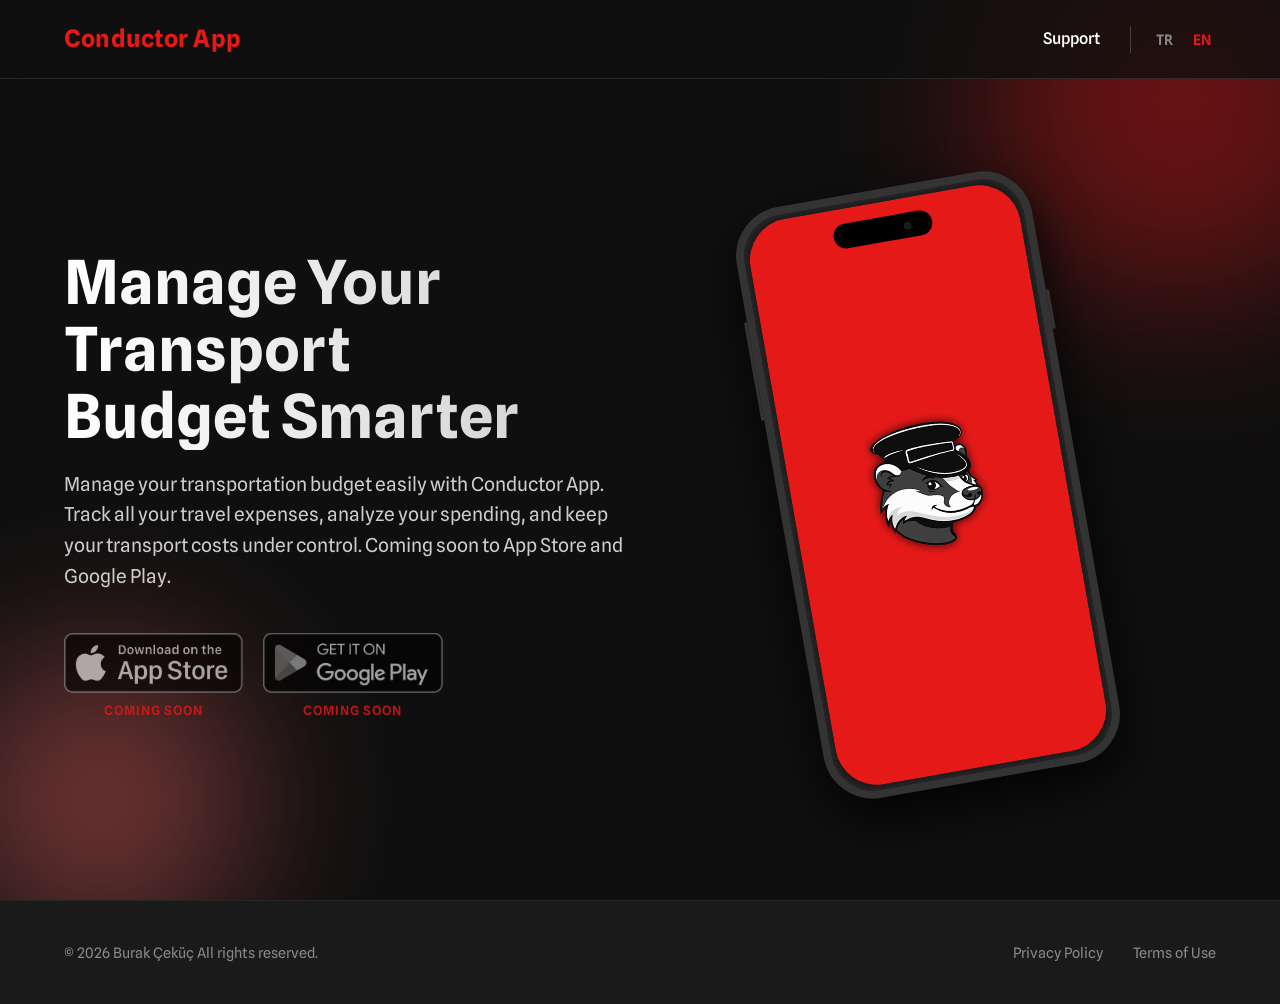
==== ConductorApp/index.html @ 147114c2 "Uygulama landing page oluşturuldu." ====
<!DOCTYPE html>
<html lang="en">

<head>
    <meta charset="UTF-8">
    <meta name="viewport" content="width=device-width, initial-scale=1.0">
    <title>Conductor App</title>
    <link rel="preconnect" href="https://fonts.googleapis.com">
    <link rel="preconnect" href="https://fonts.gstatic.com" crossorigin>
    <link href="https://fonts.googleapis.com/css2?family=Spline+Sans:wght@300;400;500;600;700&display=swap"
        rel="stylesheet">
    <link rel="stylesheet" href="style.css">
</head>

<body>

    <!-- Header -->
    <header>
        <div class="logo" id="app-name">Conductor App</div>
        <div class="nav-container">
            <nav>
                <ul>
                    <li><a href="https://burakcekuc.com/ConductorApp/support/" id="nav-support">Destek</a></li>
                </ul>
            </nav>
            <div class="lang-switcher">
                <button class="lang-btn" data-lang="tr">TR</button>
                <button class="lang-btn active" data-lang="en">EN</button>
            </div>
        </div>
    </header>

    <!-- Main Content -->
    <main>
        <section class="hero">
            <div class="blob blob-1"></div>
            <div class="blob blob-2"></div>

            <div class="hero-content">
                <h1 id="hero-title">Ulaşım Bütçeni Akıllıca Yönet</h1>
                <p id="hero-desc">Kondüktör App ile ulaşım bütçeni kolayca yönet. Tüm yolculuk masraflarını takip et,
                    harcamalarını analiz et ve ulaşım giderlerini kontrol altında tut. Çok yakında App Store ve Google
                    Play'de.</p>

                <div class="store-buttons">
                    <div class="store-btn-container">
                        <img src="img/app_store_tr.png" alt="App Store" class="store-btn" id="btn-appstore">
                        <span class="coming-soon-badge">Çok Yakında</span>
                    </div>
                    <div class="store-btn-container">
                        <img src="img/google_play_tr.png" alt="Google Play" class="store-btn" id="btn-googleplay">
                        <span class="coming-soon-badge">Çok Yakında</span>
                    </div>
                </div>
            </div>

            <div class="hero-visual">
                <div class="phone-mockup">
                    <div class="phone-screen">
                        <div class="notch"></div>
                        <img src="img/splash.png" alt="App Splash Screen" class="app-screenshot">
                    </div>
                </div>
            </div>
        </section>
    </main>

    <!-- Footer -->
    <footer>
        <div class="footer-left">
            <p id="copyright">© 2026 Burak Çeküç Tüm hakları saklıdır.</p>
        </div>
        <div class="footer-right">
            <div class="footer-links">
                <a href="https://burakcekuc.com/ConductorApp/privacy/" id="link-privacy">Gizlilik Politikası</a>
                <a href="https://burakcekuc.com/ConductorApp/terms-of-use/" id="link-terms">Kullanım Koşulları</a>
            </div>
        </div>
    </footer>

    <script src="script.js"></script>
</body>

</html>
---- ConductorApp/style.css ----
:root {
    --primary-color: #e61919;
    --text-color: #ffffff;
    --bg-color: #0f0f0f;
    --secondary-bg: #1a1a1a;
    --accent-glow: rgba(230, 25, 25, 0.3);
}

* {
    margin: 0;
    padding: 0;
    box-sizing: border-box;
}

body {
    font-family: 'Spline Sans', sans-serif;
    background-color: var(--bg-color);
    color: var(--text-color);
    overflow-x: hidden;
    line-height: 1.6;
}

/* Header */
header {
    position: fixed;
    top: 0;
    width: 100%;
    padding: 20px 5%;
    display: flex;
    justify-content: space-between;
    align-items: center;
    background: rgba(15, 15, 15, 0.8);
    backdrop-filter: blur(10px);
    z-index: 1000;
    border-bottom: 1px solid rgba(255, 255, 255, 0.1);
}

.logo {
    font-weight: 700;
    font-size: 1.5rem;
    color: var(--primary-color);
    letter-spacing: 0.5px;
}

.nav-container {
    display: flex;
    align-items: center;
    gap: 30px;
}

nav ul {
    display: flex;
    gap: 30px;
    list-style: none;
}

nav a {
    color: var(--text-color);
    text-decoration: none;
    font-weight: 500;
    transition: color 0.3s;
}

nav a:hover {
    color: var(--primary-color);
}

/* Language Switcher */
.lang-switcher {
    display: flex;
    gap: 10px;
    border-left: 1px solid rgba(255, 255, 255, 0.2);
    padding-left: 20px;
}

.lang-btn {
    background: none;
    border: none;
    color: #888;
    cursor: pointer;
    font-family: 'Spline Sans', sans-serif;
    font-weight: 600;
    font-size: 0.9rem;
    padding: 5px;
    transition: all 0.3s ease;
}

.lang-btn:hover {
    color: #fff;
}

.lang-btn.active {
    color: var(--primary-color);
}

/* Hero Section */
.hero {
    min-height: 100vh;
    display: flex;
    align-items: center;
    justify-content: space-between;
    padding: 120px 5% 50px;
    position: relative;
    overflow: hidden;
}

/* Background animated blobs */
.blob {
    position: absolute;
    border-radius: 50%;
    filter: blur(80px);
    opacity: 0.4;
    z-index: -1;
    animation: float 10s infinite ease-in-out;
}

.blob-1 {
    width: 400px;
    height: 400px;
    background: var(--primary-color);
    top: -100px;
    right: -100px;
    animation-delay: 0s;
}

.blob-2 {
    width: 300px;
    height: 300px;
    background: #ff6b6b;
    bottom: -50px;
    left: -50px;
    animation-delay: 5s;
}

@keyframes float {

    0%,
    100% {
        transform: translate(0, 0);
    }

    50% {
        transform: translate(30px, 50px);
    }
}

.hero-content {
    flex: 1;
    max-width: 750px;
    z-index: 10;
}

.hero h1 {
    font-size: clamp(2.5rem, 7vw, 3.8rem);
    font-weight: 700;
    line-height: 1.1;
    margin-bottom: 20px;
    background: linear-gradient(to right, #fff, #ccc);
    -webkit-background-clip: text;
    background-clip: text;
    -webkit-text-fill-color: transparent;
    opacity: 0;
    animation: slideInLeft 0.8s forwards 0.2s;
    text-wrap: balance;
    max-width: 750px;
}

.hero p {
    font-size: 1.2rem;
    color: #ccc;
    margin-bottom: 40px;
    opacity: 0;
    animation: slideInLeft 0.8s forwards 0.4s;
}

.store-buttons {
    display: flex;
    gap: 20px;
    align-items: center;
    opacity: 0;
    animation: slideInUp 0.8s forwards 0.6s;
    flex-wrap: wrap;
}

.store-btn-container {
    display: flex;
    flex-direction: column;
    align-items: center;
}

.store-btn {
    height: 60px;
    transition: transform 0.3s, opacity 0.3s;
    filter: grayscale(100%) opacity(0.6);
    cursor: not-allowed;
}

.coming-soon-badge {
    margin-top: 8px;
    font-size: 0.8rem;
    color: var(--primary-color);
    font-weight: 600;
    text-transform: uppercase;
    letter-spacing: 1px;
    opacity: 0.8;
}

/* Visual Element (Right Side) */
.hero-visual {
    flex: 1;
    display: flex;
    justify-content: center;
    align-items: center;
    position: relative;
    opacity: 0;
    animation: fadeIn 1s forwards 0.8s;
}

.phone-mockup {
    width: 300px;
    height: 600px;
    background: #1a1a1a;
    border: 8px solid #333;
    border-radius: 50px;
    position: relative;
    box-shadow:
        0 20px 50px rgba(0, 0, 0, 0.8),
        inset 0 0 10px rgba(255, 255, 255, 0.1);
    display: flex;
    justify-content: center;
    align-items: center;
    transform: rotate(-10deg);
    transition: transform 0.5s, box-shadow 0.5s;
    z-index: 1;
}

/* Side Buttons */
.phone-mockup::before,
.phone-mockup::after {
    content: '';
    position: absolute;
    background: #333;
    border-radius: 2px;
}

/* Volume Buttons */
.phone-mockup::before {
    width: 3px;
    height: 60px;
    left: -11px;
    top: 100px;
    box-shadow: 0 40px 0 #333;
    /* Second button */
}

/* Power Button */
.phone-mockup::after {
    width: 3px;
    height: 40px;
    right: -11px;
    top: 120px;
}

.phone-mockup:hover {
    transform: rotate(0deg) scale(1.02);
    box-shadow: 0 25px 60px rgba(0, 0, 0, 0.9);
}

.phone-screen {
    width: calc(100% - 10px);
    height: calc(100% - 10px);
    background: #000;
    border-radius: 42px;
    overflow: hidden;
    position: relative;
    display: flex;
    justify-content: center;
    align-items: center;
}

.notch {
    position: absolute;
    top: 15px;
    width: 100px;
    height: 25px;
    background: #000;
    border-radius: 20px;
    z-index: 10;
    display: flex;
    justify-content: center;
    align-items: center;
}

.notch::before {
    content: '';
    width: 8px;
    height: 8px;
    background: #1a1a1a;
    border-radius: 50%;
    margin-left: 50px;
}

.app-screenshot {
    width: 100%;
    height: 100%;
    object-fit: cover;
    display: block;
}

/* Animations */
@keyframes slideInLeft {
    from {
        opacity: 0;
        transform: translateX(-50px);
    }

    to {
        opacity: 1;
        transform: translateX(0);
    }
}

@keyframes slideInUp {
    from {
        opacity: 0;
        transform: translateY(30px);
    }

    to {
        opacity: 1;
        transform: translateY(0);
    }
}

@keyframes fadeIn {
    from {
        opacity: 0;
    }

    to {
        opacity: 1;
    }
}

/* Footer */
footer {
    padding: 40px 5%;
    background: var(--secondary-bg);
    color: #888;
    font-size: 0.9rem;
    display: flex;
    justify-content: space-between;
    align-items: center;
    border-top: 1px solid rgba(255, 255, 255, 0.05);
}

footer a {
    color: #888;
    text-decoration: none;
    transition: color 0.3s;
}

footer a:hover {
    color: var(--primary-color);
}

.footer-links {
    display: flex;
    gap: 30px;
}

/* Responsive */
@media (max-width: 968px) {
    .hero {
        flex-direction: column;
        text-align: center;
        padding-top: 100px;
        gap: 50px;
    }

    .hero h1 {
        font-size: 3rem;
    }

    .store-buttons {
        justify-content: center;
    }

    .phone-mockup {
        width: 260px;
        height: 520px;
        transform: rotate(0);
    }

    .nav-container {
        display: none;
        /* Hide nav links on mobile for now */
    }

    /* Ensure lang switcher is still visible on mobile if desired, or move it */
    header {
        justify-content: space-between;
    }

    .lang-switcher {
        display: flex;
        border-left: none;
        /* remove border on mobile if nav is gone */
    }

    footer {
        flex-direction: column;
        gap: 20px;
        text-align: center;
    }

    .footer-links {
        justify-content: center;
        gap: 20px;
    }
}

@media (max-width: 480px) {
    .hero h1 {
        font-size: 2.2rem;
    }

    .store-btn {
        height: 48px;
    }
}
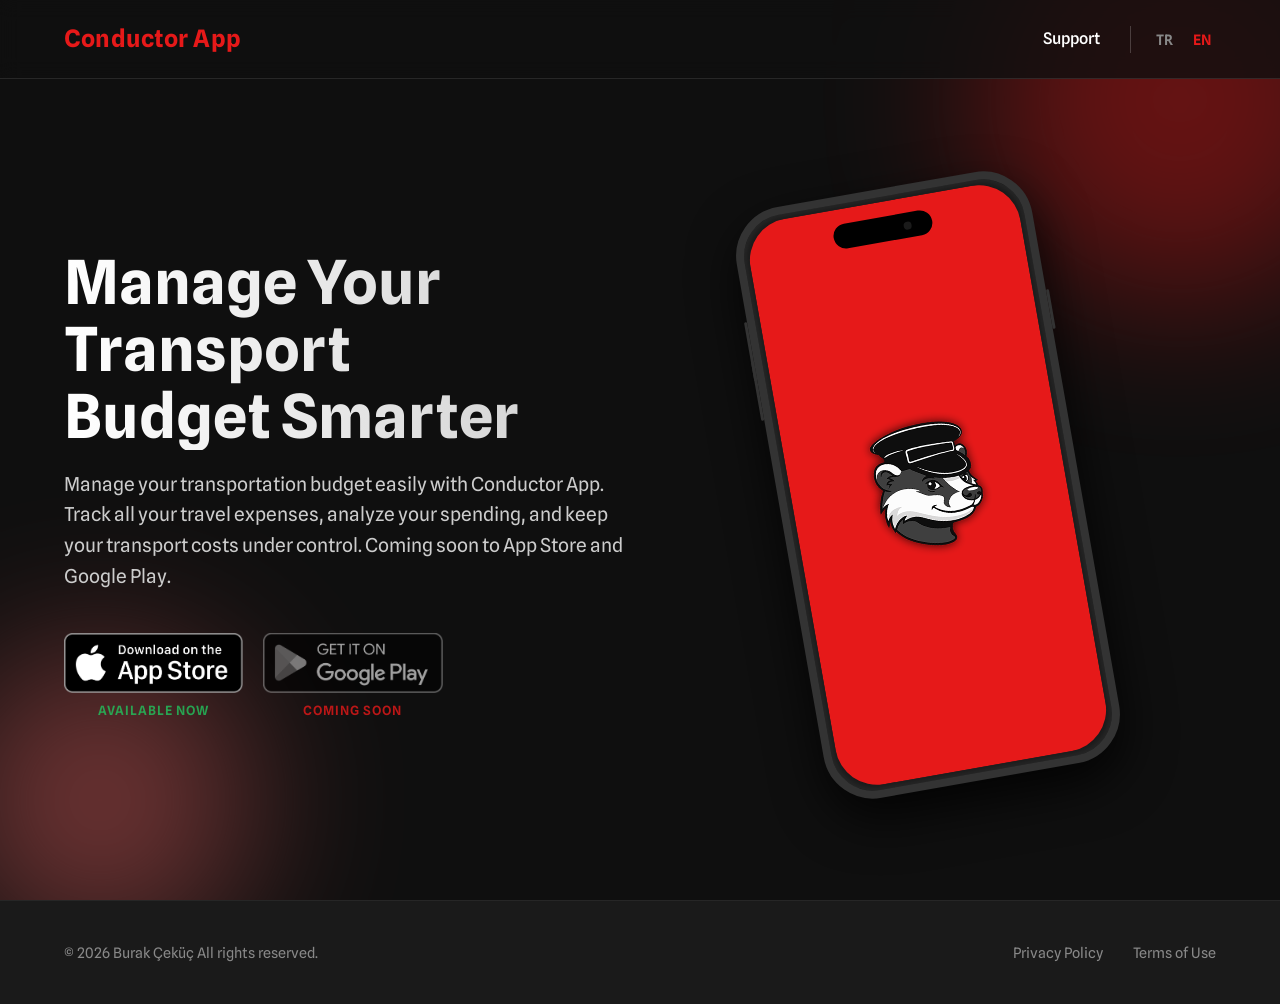
==== commit a933ecfe: "Uygulama anasayfasına App Store linki eklendi." ====
--- a/ConductorApp/index.html
+++ b/ConductorApp/index.html
@@ -2,6 +2,29 @@
 <html lang="en">
 
 <head>
+    <!-- Google tag (gtag.js) -->
+    <script async src="https://www.googletagmanager.com/gtag/js?id=G-QZ2R4CW2ME"></script>
+    <script>
+        window.dataLayer = window.dataLayer || [];
+        function gtag() { dataLayer.push(arguments); }
+        gtag('js', new Date());
+
+        gtag('config', 'G-QZ2R4CW2ME');
+
+        // Global Click Tracking for Buttons and Links
+        document.addEventListener('click', (e) => {
+            const target = e.target.closest('a, button');
+            if (target) {
+                const label = target.innerText.trim() || target.getAttribute('aria-label') || target.id || target.name || 'unlabeled';
+                gtag('event', 'ui_click', {
+                    'element_text': label.substring(0, 40),
+                    'element_type': target.tagName.toLowerCase(),
+                    'element_id': target.id || 'none',
+                    'link_url': target.href || 'none'
+                });
+            }
+        }, true);
+    </script>
     <meta charset="UTF-8">
     <meta name="viewport" content="width=device-width, initial-scale=1.0">
     <title>Conductor App</title>
@@ -9,7 +32,7 @@
     <link rel="preconnect" href="https://fonts.gstatic.com" crossorigin>
     <link href="https://fonts.googleapis.com/css2?family=Spline+Sans:wght@300;400;500;600;700&display=swap"
         rel="stylesheet">
-    <link rel="stylesheet" href="style.css">
+    <link rel="stylesheet" href="style.css?v=1.1">
 </head>
 
 <body>
@@ -44,12 +67,14 @@
 
                 <div class="store-buttons">
                     <div class="store-btn-container">
-                        <img src="img/app_store_tr.png" alt="App Store" class="store-btn" id="btn-appstore">
-                        <span class="coming-soon-badge">Çok Yakında</span>
+                        <a id="link-appstore" href="https://apps.apple.com/tr/app/conductor-fare-assistant/id6758008397?l=tr" target="_blank" style="display: block; line-height: 0;">
+                            <img src="img/app_store_tr.png" alt="App Store" class="store-btn available" id="btn-appstore">
+                        </a>
+                        <span class="coming-soon-badge available" id="badge-appstore">Yayında</span>
                     </div>
                     <div class="store-btn-container">
                         <img src="img/google_play_tr.png" alt="Google Play" class="store-btn" id="btn-googleplay">
-                        <span class="coming-soon-badge">Çok Yakında</span>
+                        <span class="coming-soon-badge" id="badge-googleplay">Çok Yakında</span>
                     </div>
                 </div>
             </div>
@@ -78,7 +103,7 @@
         </div>
     </footer>
 
-    <script src="script.js"></script>
+    <script src="script.js?v=1.1"></script>
 </body>
 
 </html>
--- a/ConductorApp/style.css
+++ b/ConductorApp/style.css
@@ -195,6 +195,15 @@
     cursor: not-allowed;
 }
 
+.store-btn.available {
+    filter: none;
+    cursor: pointer;
+}
+
+.store-btn.available:hover {
+    transform: scale(1.05);
+}
+
 .coming-soon-badge {
     margin-top: 8px;
     font-size: 0.8rem;
@@ -203,6 +212,10 @@
     text-transform: uppercase;
     letter-spacing: 1px;
     opacity: 0.8;
+}
+
+.coming-soon-badge.available {
+    color: #22c55e;
 }
 
 /* Visual Element (Right Side) */
@@ -393,19 +406,28 @@
     }
 
     .nav-container {
+        display: flex;
+        /* Mobilde gizli kalmasın */
+        gap: 15px;
+        /* Mobilde boşluğu daralt */
+    }
+
+    nav ul {
         display: none;
-        /* Hide nav links on mobile for now */
-    }
-
-    /* Ensure lang switcher is still visible on mobile if desired, or move it */
-    header {
-        justify-content: space-between;
+        /* Linkleri gizli tut ama konteyneri göster */
+    }
+
+    /* Eğer linklerin de görünmesini istiyorsan üstteki display:none'ı kaldırabilirsin */
+    /* Destek linkini mobilde göstermek için özel kural: */
+    nav ul {
+        display: flex;
+        gap: 15px;
     }
 
     .lang-switcher {
         display: flex;
-        border-left: none;
-        /* remove border on mobile if nav is gone */
+        padding-left: 10px;
+        border-left: 1px solid rgba(255, 255, 255, 0.1);
     }
 
     footer {
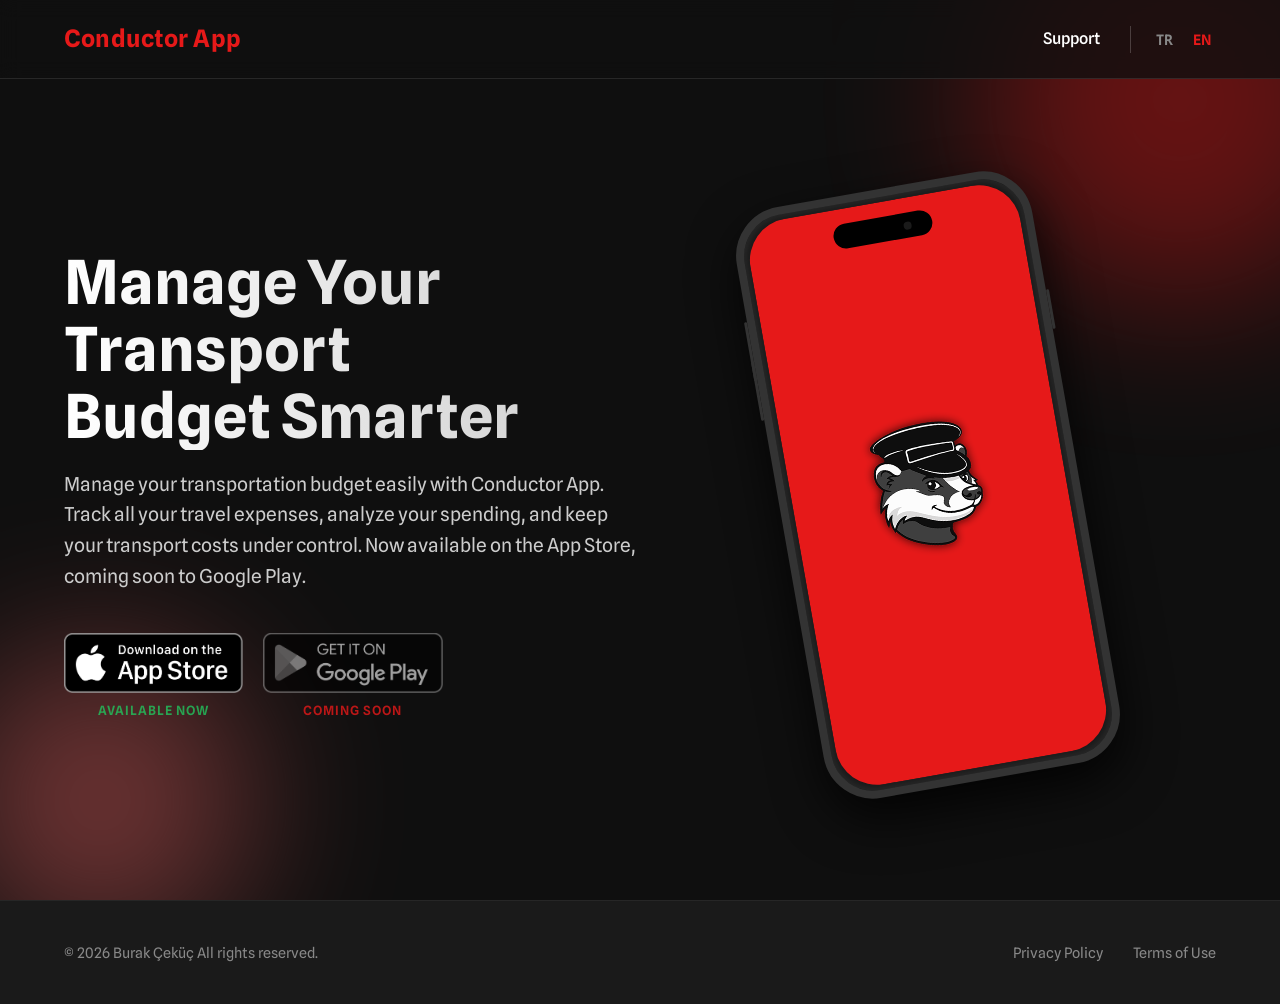
==== commit 0aa3f6b6: "Uygulama anasayfasına App Store linki eklendi." ====
--- a/ConductorApp/index.html
+++ b/ConductorApp/index.html
@@ -62,13 +62,17 @@
             <div class="hero-content">
                 <h1 id="hero-title">Ulaşım Bütçeni Akıllıca Yönet</h1>
                 <p id="hero-desc">Kondüktör App ile ulaşım bütçeni kolayca yönet. Tüm yolculuk masraflarını takip et,
-                    harcamalarını analiz et ve ulaşım giderlerini kontrol altında tut. Çok yakında App Store ve Google
+                    harcamalarını analiz et ve ulaşım giderlerini kontrol altında tut. Artık App Store'da yayında, çok
+                    yakında Google
                     Play'de.</p>
 
                 <div class="store-buttons">
                     <div class="store-btn-container">
-                        <a id="link-appstore" href="https://apps.apple.com/tr/app/conductor-fare-assistant/id6758008397?l=tr" target="_blank" style="display: block; line-height: 0;">
-                            <img src="img/app_store_tr.png" alt="App Store" class="store-btn available" id="btn-appstore">
+                        <a id="link-appstore"
+                            href="https://apps.apple.com/tr/app/conductor-fare-assistant/id6758008397?l=tr"
+                            target="_blank" style="display: block; line-height: 0;">
+                            <img src="img/app_store_tr.png" alt="App Store" class="store-btn available"
+                                id="btn-appstore">
                         </a>
                         <span class="coming-soon-badge available" id="badge-appstore">Yayında</span>
                     </div>
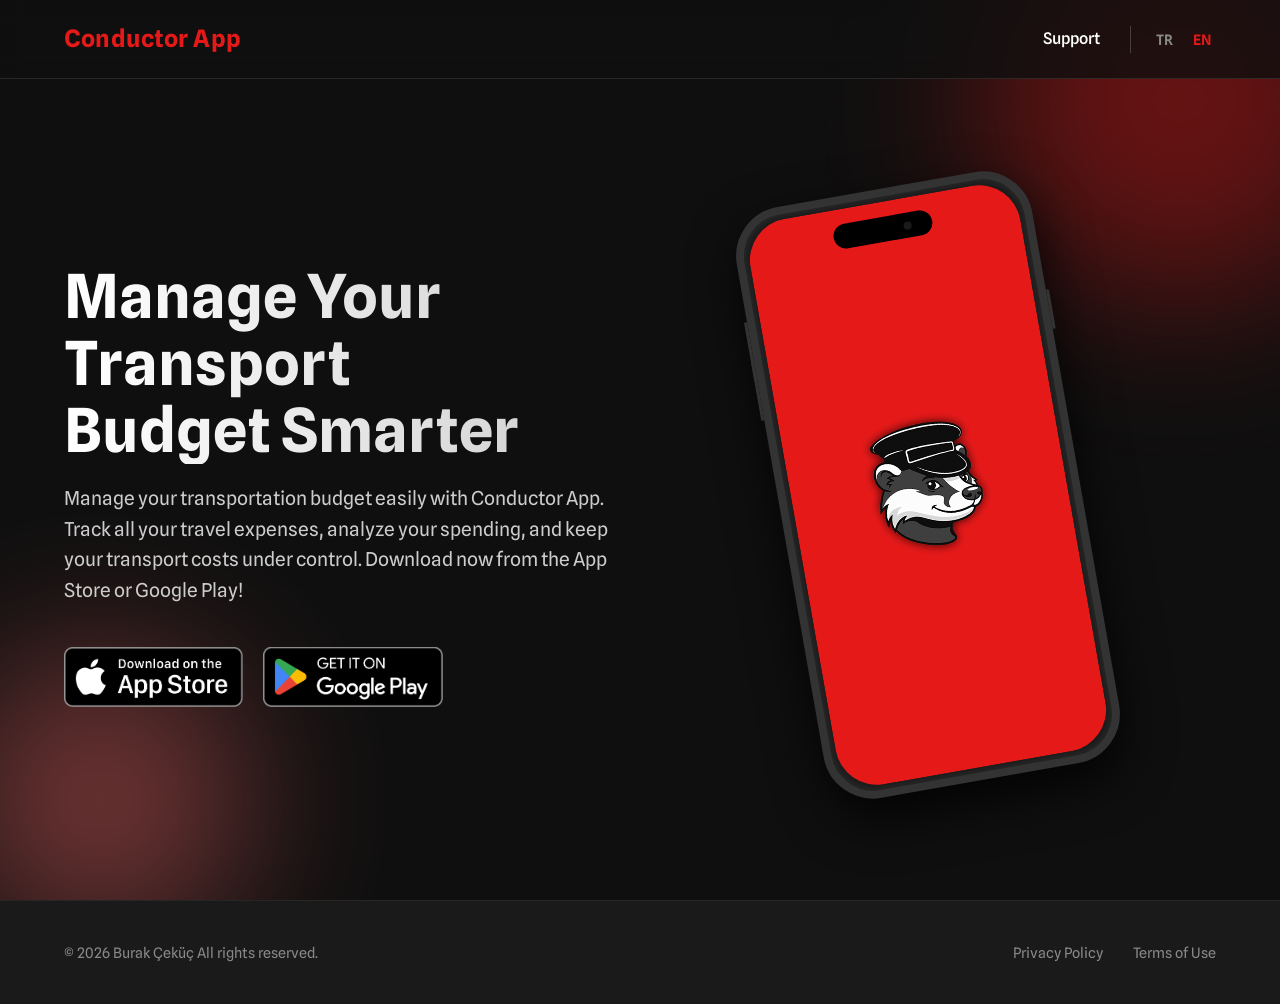
==== commit 741dfb18: "Uygulama sayfasına Play Store linki eklendi." ====
--- a/ConductorApp/index.html
+++ b/ConductorApp/index.html
@@ -62,9 +62,7 @@
             <div class="hero-content">
                 <h1 id="hero-title">Ulaşım Bütçeni Akıllıca Yönet</h1>
                 <p id="hero-desc">Kondüktör App ile ulaşım bütçeni kolayca yönet. Tüm yolculuk masraflarını takip et,
-                    harcamalarını analiz et ve ulaşım giderlerini kontrol altında tut. Artık App Store'da yayında, çok
-                    yakında Google
-                    Play'de.</p>
+                    harcamalarını analiz et ve ulaşım giderlerini kontrol altında tut. Hemen App Store veya Google Play'den indirin!</p>
 
                 <div class="store-buttons">
                     <div class="store-btn-container">
@@ -74,11 +72,14 @@
                             <img src="img/app_store_tr.png" alt="App Store" class="store-btn available"
                                 id="btn-appstore">
                         </a>
-                        <span class="coming-soon-badge available" id="badge-appstore">Yayında</span>
                     </div>
                     <div class="store-btn-container">
-                        <img src="img/google_play_tr.png" alt="Google Play" class="store-btn" id="btn-googleplay">
-                        <span class="coming-soon-badge" id="badge-googleplay">Çok Yakında</span>
+                        <a id="link-googleplay"
+                            href="https://play.google.com/store/apps/details?id=com.burakcekuc.conductor"
+                            target="_blank" style="display: block; line-height: 0;">
+                            <img src="img/google_play_tr.png" alt="Google Play" class="store-btn available"
+                                id="btn-googleplay">
+                        </a>
                     </div>
                 </div>
             </div>
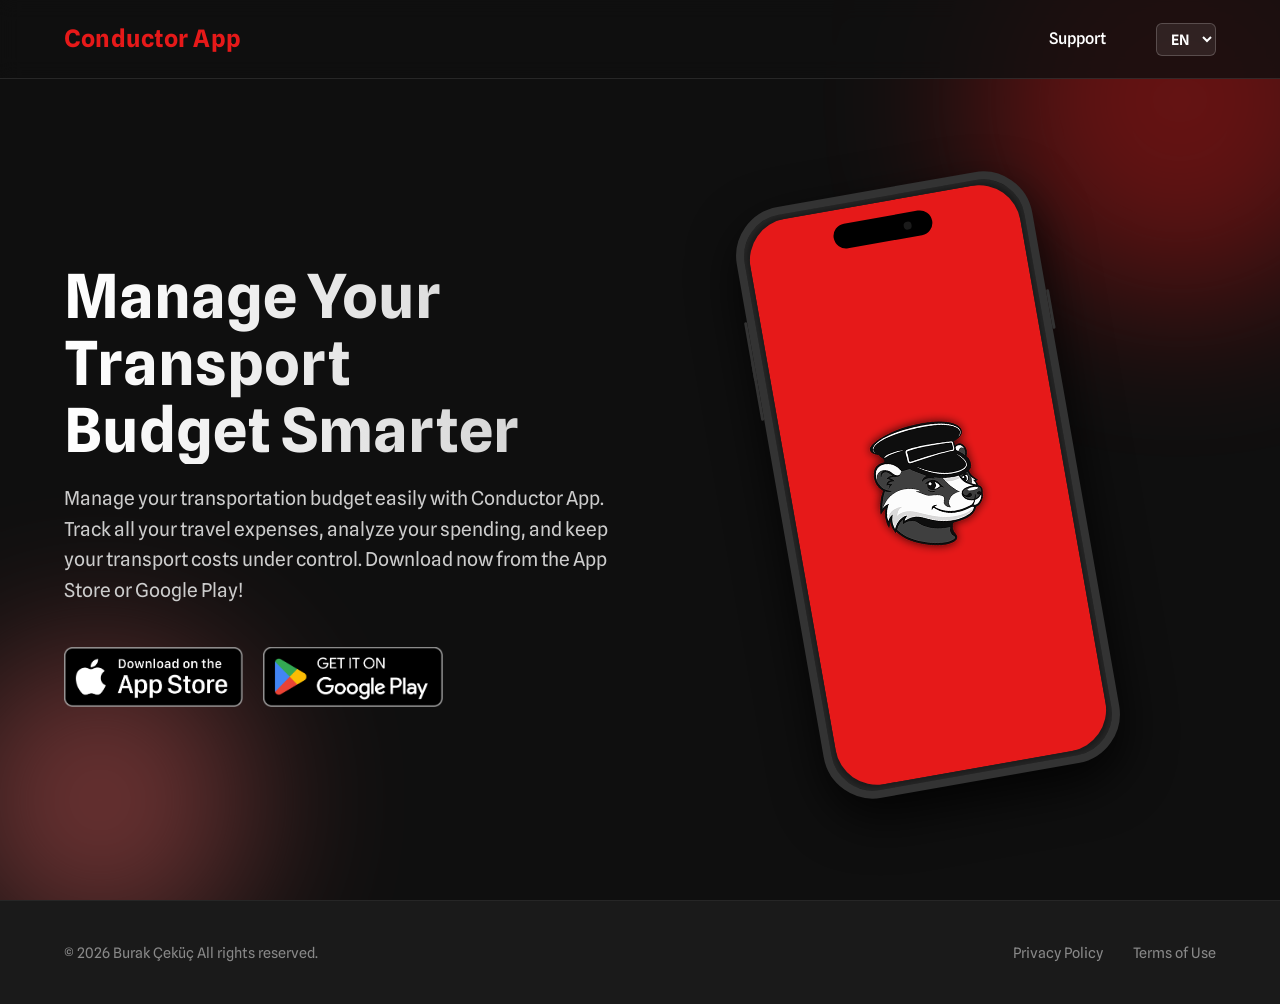
==== commit 39db8f68: "FR ve ES dilleri eklendi." ====
--- a/ConductorApp/index.html
+++ b/ConductorApp/index.html
@@ -46,10 +46,12 @@
                     <li><a href="https://burakcekuc.com/ConductorApp/support/" id="nav-support">Destek</a></li>
                 </ul>
             </nav>
-            <div class="lang-switcher">
-                <button class="lang-btn" data-lang="tr">TR</button>
-                <button class="lang-btn active" data-lang="en">EN</button>
-            </div>
+            <select class="lang-select" id="lang-select">
+                <option value="en">EN</option>
+                <option value="tr">TR</option>
+                <option value="es">ES</option>
+                <option value="fr">FR</option>
+            </select>
         </div>
     </header>
 
--- a/ConductorApp/style.css
+++ b/ConductorApp/style.css
@@ -66,31 +66,27 @@
 }
 
 /* Language Switcher */
-.lang-switcher {
-    display: flex;
-    gap: 10px;
-    border-left: 1px solid rgba(255, 255, 255, 0.2);
-    padding-left: 20px;
-}
-
-.lang-btn {
-    background: none;
-    border: none;
-    color: #888;
+.lang-select {
+    background: rgba(255, 255, 255, 0.08);
+    border: 1px solid rgba(255, 255, 255, 0.2);
+    color: #fff;
+    padding: 6px 10px;
+    border-radius: 6px;
+    font-size: 0.9rem;
+    font-weight: 600;
     cursor: pointer;
     font-family: 'Spline Sans', sans-serif;
-    font-weight: 600;
-    font-size: 0.9rem;
-    padding: 5px;
-    transition: all 0.3s ease;
-}
-
-.lang-btn:hover {
+    outline: none;
+    margin-left: 20px;
+}
+
+.lang-select:hover {
+    background: rgba(255, 255, 255, 0.15);
+}
+
+.lang-select option {
+    background: #1a1a1a;
     color: #fff;
-}
-
-.lang-btn.active {
-    color: var(--primary-color);
 }
 
 /* Hero Section */
@@ -424,10 +420,8 @@
         gap: 15px;
     }
 
-    .lang-switcher {
-        display: flex;
-        padding-left: 10px;
-        border-left: 1px solid rgba(255, 255, 255, 0.1);
+    .lang-select {
+        margin-left: 10px;
     }
 
     footer {
